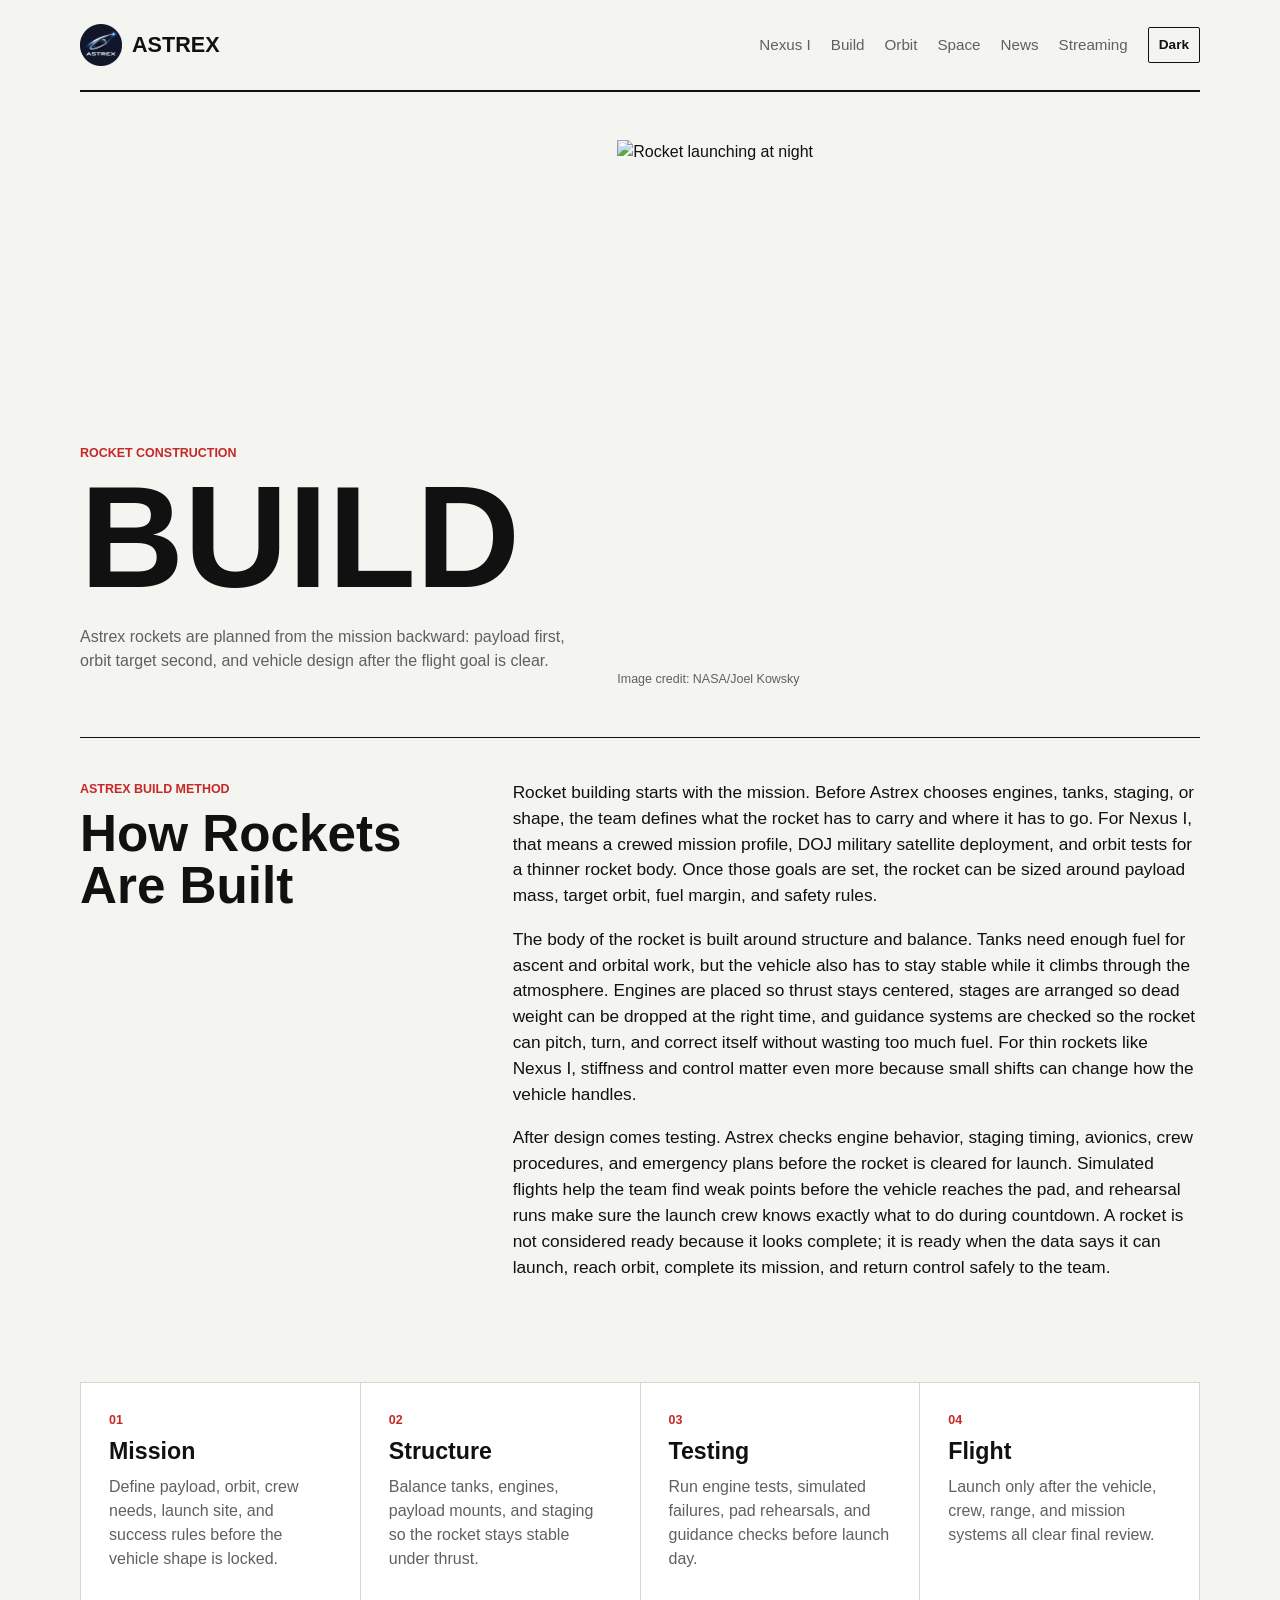
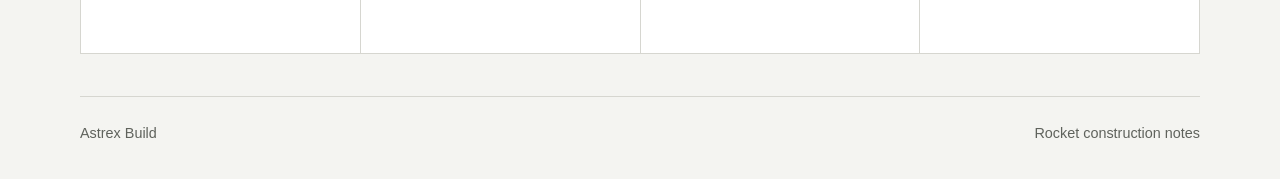
==== pages/build.html @ c933c702 "Add Astrex logo and rocket build page" ====
<!DOCTYPE html>
<html lang="en">
<head>
    <meta charset="UTF-8">
    <meta name="viewport" content="width=device-width, initial-scale=1.0">
    <title>Astrex | Rocket Build</title>
    <link rel="stylesheet" href="../styles.css">
</head>
<body>
    <header class="site-header">
        <a class="brand" href="../index.html">
            <img class="brand-logo" src="../assets/images/astrex-logo-clear.png" alt="Astrex logo">
            <span>Astrex</span>
        </a>
        <nav class="nav-links" aria-label="Main navigation">
            <a href="../index.html">Nexus I</a>
            <a href="build.html">Build</a>
            <a href="orbit.html">Orbit</a>
            <a href="space.html">Space</a>
            <a href="news.html">News</a>
            <a href="streaming.html">Streaming</a>
            <button class="theme-toggle" type="button" aria-label="Toggle dark mode">Dark</button>
        </nav>
    </header>

    <main>
        <section class="info-hero">
            <div>
                <p class="kicker">Rocket Construction</p>
                <h1>Build</h1>
                <p>
                    Astrex rockets are planned from the mission backward: payload first, orbit target second, and vehicle design after the flight goal is clear.
                </p>
            </div>
            <figure>
                <img
                    src="https://commons.wikimedia.org/wiki/Special:FilePath/Artemis%20I%20Launch%20%28NHQ202211160020%29.jpg"
                    alt="Rocket launching at night"
                >
                <figcaption>Image credit: NASA/Joel Kowsky</figcaption>
            </figure>
        </section>

        <section class="build-article" aria-labelledby="build-title">
            <div>
                <p class="kicker">Astrex Build Method</p>
                <h2 id="build-title">How Rockets Are Built</h2>
            </div>
            <div class="article-body">
                <p>
                    Rocket building starts with the mission. Before Astrex chooses engines, tanks, staging, or shape, the team defines what the rocket has to carry and where it has to go. For Nexus I, that means a crewed mission profile, DOJ military satellite deployment, and orbit tests for a thinner rocket body. Once those goals are set, the rocket can be sized around payload mass, target orbit, fuel margin, and safety rules.
                </p>
                <p>
                    The body of the rocket is built around structure and balance. Tanks need enough fuel for ascent and orbital work, but the vehicle also has to stay stable while it climbs through the atmosphere. Engines are placed so thrust stays centered, stages are arranged so dead weight can be dropped at the right time, and guidance systems are checked so the rocket can pitch, turn, and correct itself without wasting too much fuel. For thin rockets like Nexus I, stiffness and control matter even more because small shifts can change how the vehicle handles.
                </p>
                <p>
                    After design comes testing. Astrex checks engine behavior, staging timing, avionics, crew procedures, and emergency plans before the rocket is cleared for launch. Simulated flights help the team find weak points before the vehicle reaches the pad, and rehearsal runs make sure the launch crew knows exactly what to do during countdown. A rocket is not considered ready because it looks complete; it is ready when the data says it can launch, reach orbit, complete its mission, and return control safely to the team.
                </p>
            </div>
        </section>

        <section class="mission-grid" aria-label="Rocket build phases">
            <article>
                <span class="label">01</span>
                <h2>Mission</h2>
                <p>Define payload, orbit, crew needs, launch site, and success rules before the vehicle shape is locked.</p>
            </article>
            <article>
                <span class="label">02</span>
                <h2>Structure</h2>
                <p>Balance tanks, engines, payload mounts, and staging so the rocket stays stable under thrust.</p>
            </article>
            <article>
                <span class="label">03</span>
                <h2>Testing</h2>
                <p>Run engine tests, simulated failures, pad rehearsals, and guidance checks before launch day.</p>
            </article>
            <article>
                <span class="label">04</span>
                <h2>Flight</h2>
                <p>Launch only after the vehicle, crew, range, and mission systems all clear final review.</p>
            </article>
        </section>
    </main>

    <footer class="site-footer">
        <span>Astrex Build</span>
        <span>Rocket construction notes</span>
    </footer>
    <script src="../script.js"></script>
</body>
</html>
---- styles.css ----
:root {
    --page: #f4f4f1;
    --ink: #111;
    --muted: #5f625c;
    --line: #d6d6d0;
    --panel: #fff;
    --accent: #c62828;
    --max-width: 1120px;
}

body.dark-mode {
    --page: #0c0d0f;
    --ink: #f4f4f1;
    --muted: #b7b9b4;
    --line: #34383d;
    --panel: #171a1f;
    --accent: #ff4d4d;
}

* {
    box-sizing: border-box;
}

html {
    scroll-behavior: smooth;
}

body {
    margin: 0;
    min-height: 100vh;
    background: var(--page);
    color: var(--ink);
    font-family: Arial, Helvetica, sans-serif;
    line-height: 1.5;
}

a {
    color: inherit;
    text-decoration: none;
}

img {
    display: block;
    width: 100%;
}

.site-header {
    display: flex;
    align-items: center;
    justify-content: space-between;
    gap: 24px;
    width: min(100% - 32px, var(--max-width));
    margin: 0 auto;
    padding: 24px 0;
    border-bottom: 1px solid var(--ink);
}

.brand {
    display: flex;
    align-items: center;
    gap: 10px;
    font-size: 1.35rem;
    font-weight: 800;
    text-transform: uppercase;
}

.brand-logo {
    width: 42px;
    height: 42px;
    object-fit: contain;
}

.nav-links {
    display: flex;
    align-items: center;
    gap: 20px;
    color: var(--muted);
    font-size: 0.95rem;
}

.theme-toggle {
    padding: 7px 10px;
    border: 1px solid var(--ink);
    border-radius: 2px;
    background: transparent;
    color: var(--ink);
    cursor: pointer;
    font: inherit;
    font-size: 0.85rem;
    font-weight: 800;
}

.theme-toggle:hover {
    background: var(--ink);
    color: var(--page);
}

.nav-links a:hover,
.text-link:hover {
    color: var(--accent);
}

main {
    width: min(100% - 32px, var(--max-width));
    margin: 0 auto;
}

.countdown-band {
    display: grid;
    grid-template-columns: minmax(0, 0.6fr) minmax(0, 1fr);
    gap: 24px;
    align-items: center;
    padding: 22px 0;
    border-bottom: 1px solid var(--ink);
}

.countdown-band strong {
    display: block;
    font-size: clamp(1.3rem, 3vw, 2.2rem);
    line-height: 1;
    text-transform: uppercase;
}

.countdown-clock {
    display: grid;
    grid-template-columns: repeat(4, minmax(0, 1fr));
    gap: 1px;
    background: var(--line);
    border: 1px solid var(--line);
}

.countdown-clock span {
    min-height: 82px;
    padding: 14px;
    background: var(--panel);
    color: var(--muted);
    font-size: 0.78rem;
    font-weight: 800;
    text-transform: uppercase;
}

.countdown-clock b {
    display: block;
    color: var(--ink);
    font-size: clamp(1.6rem, 4vw, 3rem);
    line-height: 1;
}

.countdown-clock.launched {
    grid-template-columns: 1fr;
}

.hero {
    display: grid;
    grid-template-columns: minmax(260px, 0.58fr) minmax(0, 1fr);
    gap: 36px;
    align-items: end;
    min-height: 560px;
    padding: 46px 0;
    border-bottom: 1px solid var(--line);
}

.hero-copy {
    padding-bottom: 22px;
}

.kicker,
.label {
    display: block;
    margin: 0 0 10px;
    color: var(--accent);
    font-size: 0.78rem;
    font-weight: 800;
    text-transform: uppercase;
}

h1,
h2,
h3,
p {
    margin-top: 0;
}

h1 {
    margin-bottom: 22px;
    max-width: 5.6ch;
    font-size: clamp(4.4rem, 9.5vw, 7.7rem);
    line-height: 0.9;
    letter-spacing: 0;
    text-transform: uppercase;
}

h2 {
    margin-bottom: 12px;
    font-size: clamp(1.8rem, 4vw, 3.8rem);
    line-height: 1;
    letter-spacing: 0;
}

h3 {
    margin-bottom: 10px;
    font-size: 1.4rem;
}

h3,
p {
    margin-top: 0;
}

p {
    color: var(--muted);
    font-size: 1rem;
}

.hero-copy p {
    max-width: 460px;
    font-size: 1.12rem;
}

.text-link {
    display: inline-block;
    margin-top: 12px;
    border-bottom: 2px solid currentColor;
    font-weight: 800;
}

figure {
    margin: 0;
}

figcaption {
    margin-top: 8px;
    color: var(--muted);
    font-size: 0.78rem;
}

.hero-media img {
    height: min(58vh, 540px);
    min-height: 340px;
    object-fit: cover;
}

.mission-grid {
    display: grid;
    grid-template-columns: repeat(4, minmax(0, 1fr));
    gap: 1px;
    margin: 42px 0;
    background: var(--line);
    border: 1px solid var(--line);
}

.mission-grid article {
    min-height: 270px;
    padding: 28px;
    background: var(--panel);
}

.mission-grid h2 {
    font-size: 1.45rem;
}

.breaking-card .text-link {
    margin-top: 4px;
}

.spec-panel,
.feature-row,
.page-links,
.info-hero,
.info-section,
.video-panel,
.mission-video,
.build-article,
.news-article {
    border-top: 1px solid var(--ink);
}

.spec-panel {
    display: grid;
    grid-template-columns: minmax(0, 0.7fr) minmax(0, 1fr);
    gap: 32px;
    padding: 42px 0;
}

.spec-list,
.plan-list {
    display: grid;
    gap: 0;
    margin: 0;
}

.spec-list div {
    display: grid;
    grid-template-columns: 150px minmax(0, 1fr);
    gap: 20px;
    padding: 16px 0;
    border-bottom: 1px solid var(--line);
}

dt {
    color: var(--muted);
    font-size: 0.86rem;
    text-transform: uppercase;
}

dd {
    margin: 0;
    font-weight: 800;
}

.plan-list {
    border-top: 1px solid var(--line);
}

.plan-list article {
    display: grid;
    grid-template-columns: 130px minmax(0, 1fr);
    gap: 20px;
    padding: 18px 0;
    border-bottom: 1px solid var(--line);
}

.plan-list span {
    color: var(--accent);
    font-size: 0.84rem;
    font-weight: 800;
    text-transform: uppercase;
}

.plan-list p {
    margin: 0;
    color: var(--ink);
    font-weight: 700;
}

.feature-row {
    display: grid;
    grid-template-columns: minmax(0, 1fr) minmax(0, 0.8fr);
    gap: 34px;
    align-items: center;
    padding: 46px 0;
}

.feature-row img {
    max-height: 520px;
    object-fit: cover;
}

.button {
    display: inline-block;
    margin-top: 12px;
    padding: 12px 18px;
    border: 1px solid var(--ink);
    border-radius: 2px;
    background: var(--ink);
    color: var(--page);
    font-weight: 800;
}

.button:hover {
    background: var(--accent);
    border-color: var(--accent);
    color: #fff;
}

.page-links {
    display: grid;
    grid-template-columns: repeat(4, minmax(0, 1fr));
    gap: 1px;
    margin-bottom: 60px;
    background: var(--line);
    border-bottom: 1px solid var(--line);
}

.page-links a {
    min-height: 180px;
    padding: 26px;
    background: var(--panel);
}

.page-links span {
    display: block;
    color: var(--accent);
    font-size: 0.8rem;
    font-weight: 800;
    text-transform: uppercase;
}

.page-links strong {
    display: block;
    max-width: 420px;
    margin-top: 24px;
    font-size: 1.45rem;
    line-height: 1.1;
}

.site-footer {
    display: flex;
    justify-content: space-between;
    gap: 20px;
    width: min(100% - 32px, var(--max-width));
    margin: 0 auto;
    padding: 26px 0 34px;
    border-top: 1px solid var(--line);
    color: var(--muted);
    font-size: 0.9rem;
}

.info-hero {
    display: grid;
    grid-template-columns: minmax(0, 0.85fr) minmax(0, 1fr);
    gap: 42px;
    align-items: end;
    padding: 48px 0;
}

.info-hero h1 {
    font-size: clamp(4.5rem, 13vw, 9rem);
}

.info-hero img {
    height: min(58vh, 560px);
    min-height: 340px;
    object-fit: cover;
}

.info-section {
    display: grid;
    grid-template-columns: minmax(0, 0.75fr) minmax(0, 1fr);
    gap: 34px;
    padding: 40px 0;
}

.video-panel {
    display: grid;
    grid-template-columns: minmax(0, 0.72fr) minmax(0, 1.1fr);
    gap: 34px;
    align-items: center;
    padding: 40px 0;
}

.video-frame {
    position: relative;
    overflow: hidden;
    aspect-ratio: 16 / 9;
    background: #000;
}

.video-frame iframe {
    position: absolute;
    inset: 0;
    width: 100%;
    height: 100%;
    border: 0;
}

.streaming-hero {
    display: grid;
    grid-template-columns: minmax(0, 0.62fr) minmax(0, 1fr);
    gap: 34px;
    align-items: center;
    padding: 48px 0;
    border-top: 1px solid var(--ink);
}

.streaming-hero h1 {
    max-width: 7.4ch;
    font-size: clamp(3.1rem, 8vw, 6.4rem);
}

.stream-card {
    padding: 18px;
    background: var(--panel);
    border: 1px solid var(--line);
}

.stream-actions {
    display: flex;
    flex-wrap: wrap;
    gap: 12px;
    margin-top: 16px;
}

.stream-library {
    display: grid;
    grid-template-columns: repeat(4, minmax(0, 1fr));
    gap: 1px;
    margin-bottom: 64px;
    background: var(--line);
    border: 1px solid var(--line);
}

.stream-slot {
    min-height: 220px;
    padding: 24px;
    background: var(--panel);
}

.stream-slot span {
    display: block;
    margin-bottom: 28px;
    color: var(--accent);
    font-size: 0.8rem;
    font-weight: 800;
    text-transform: uppercase;
}

.stream-slot strong {
    display: block;
    margin-bottom: 10px;
    font-size: 1.35rem;
    line-height: 1.1;
}

.stream-slot p {
    margin-bottom: 0;
}

.mission-video {
    display: grid;
    grid-template-columns: minmax(0, 0.55fr) minmax(0, 1fr);
    gap: 34px;
    align-items: center;
    padding: 40px 0;
}

.mission-video video {
    width: 100%;
    background: #000;
}

.info-list {
    display: grid;
    gap: 16px;
    margin: 0;
    padding: 0;
    list-style: none;
}

.info-list li {
    padding-bottom: 16px;
    border-bottom: 1px solid var(--line);
}

.info-list strong {
    display: block;
    margin-bottom: 6px;
}

.news-article {
    max-width: 860px;
    margin: 0 auto 64px;
    padding: 42px 0 0;
}

.news-label {
    display: inline-block;
    margin-bottom: 22px;
    padding: 7px 10px;
    background: var(--accent);
    color: #fff;
    font-size: 0.78rem;
    font-weight: 800;
    text-transform: uppercase;
}

.news-headline {
    max-width: 11ch;
    margin-bottom: 18px;
    font-size: clamp(3.2rem, 9vw, 7.2rem);
    line-height: 0.92;
    text-transform: none;
}

.news-deck {
    max-width: 720px;
    color: var(--ink);
    font-size: clamp(1.15rem, 3vw, 1.7rem);
    line-height: 1.25;
}

.news-meta {
    display: flex;
    flex-wrap: wrap;
    gap: 10px 18px;
    margin: 24px 0 34px;
    padding-bottom: 18px;
    border-bottom: 1px solid var(--line);
    color: var(--muted);
    font-size: 0.88rem;
}

.news-image img {
    max-height: 520px;
    object-fit: cover;
}

.article-body {
    max-width: 720px;
    margin: 34px auto 0;
}

.build-article {
    display: grid;
    grid-template-columns: minmax(0, 0.58fr) minmax(0, 1fr);
    gap: 34px;
    padding: 42px 0;
}

.build-article .article-body {
    margin-top: 0;
}

.article-body p {
    color: var(--ink);
    font-size: 1.08rem;
}

.article-body h2 {
    margin-top: 34px;
    font-size: clamp(1.7rem, 4vw, 2.8rem);
}

.article-note {
    margin-top: 34px;
    padding: 18px;
    border-left: 4px solid var(--accent);
    background: var(--panel);
    color: var(--muted);
}

@media (max-width: 820px) {
    .site-header,
    .site-footer {
        align-items: flex-start;
        flex-direction: column;
    }

    .nav-links {
        flex-wrap: wrap;
    }

    .hero,
    .countdown-band,
    .mission-grid,
    .spec-panel,
    .feature-row,
    .page-links,
    .info-hero,
    .info-section,
    .video-panel,
    .mission-video,
    .build-article,
    .streaming-hero,
    .stream-library {
        grid-template-columns: 1fr;
    }

    .hero {
        min-height: auto;
        gap: 24px;
    }

    h1 {
        max-width: none;
        font-size: clamp(4.2rem, 18vw, 7rem);
    }

    .news-headline {
        max-width: none;
    }

    .streaming-hero h1 {
        max-width: none;
    }

    .countdown-clock {
        grid-template-columns: repeat(2, minmax(0, 1fr));
    }

    .mission-grid article,
    .page-links a {
        min-height: auto;
    }
}

@media (max-width: 520px) {
    main,
    .site-header,
    .site-footer {
        width: min(100% - 22px, var(--max-width));
    }

    .spec-list div {
        grid-template-columns: 1fr;
        gap: 4px;
    }

    .plan-list article,
    .countdown-band {
        grid-template-columns: 1fr;
    }
}
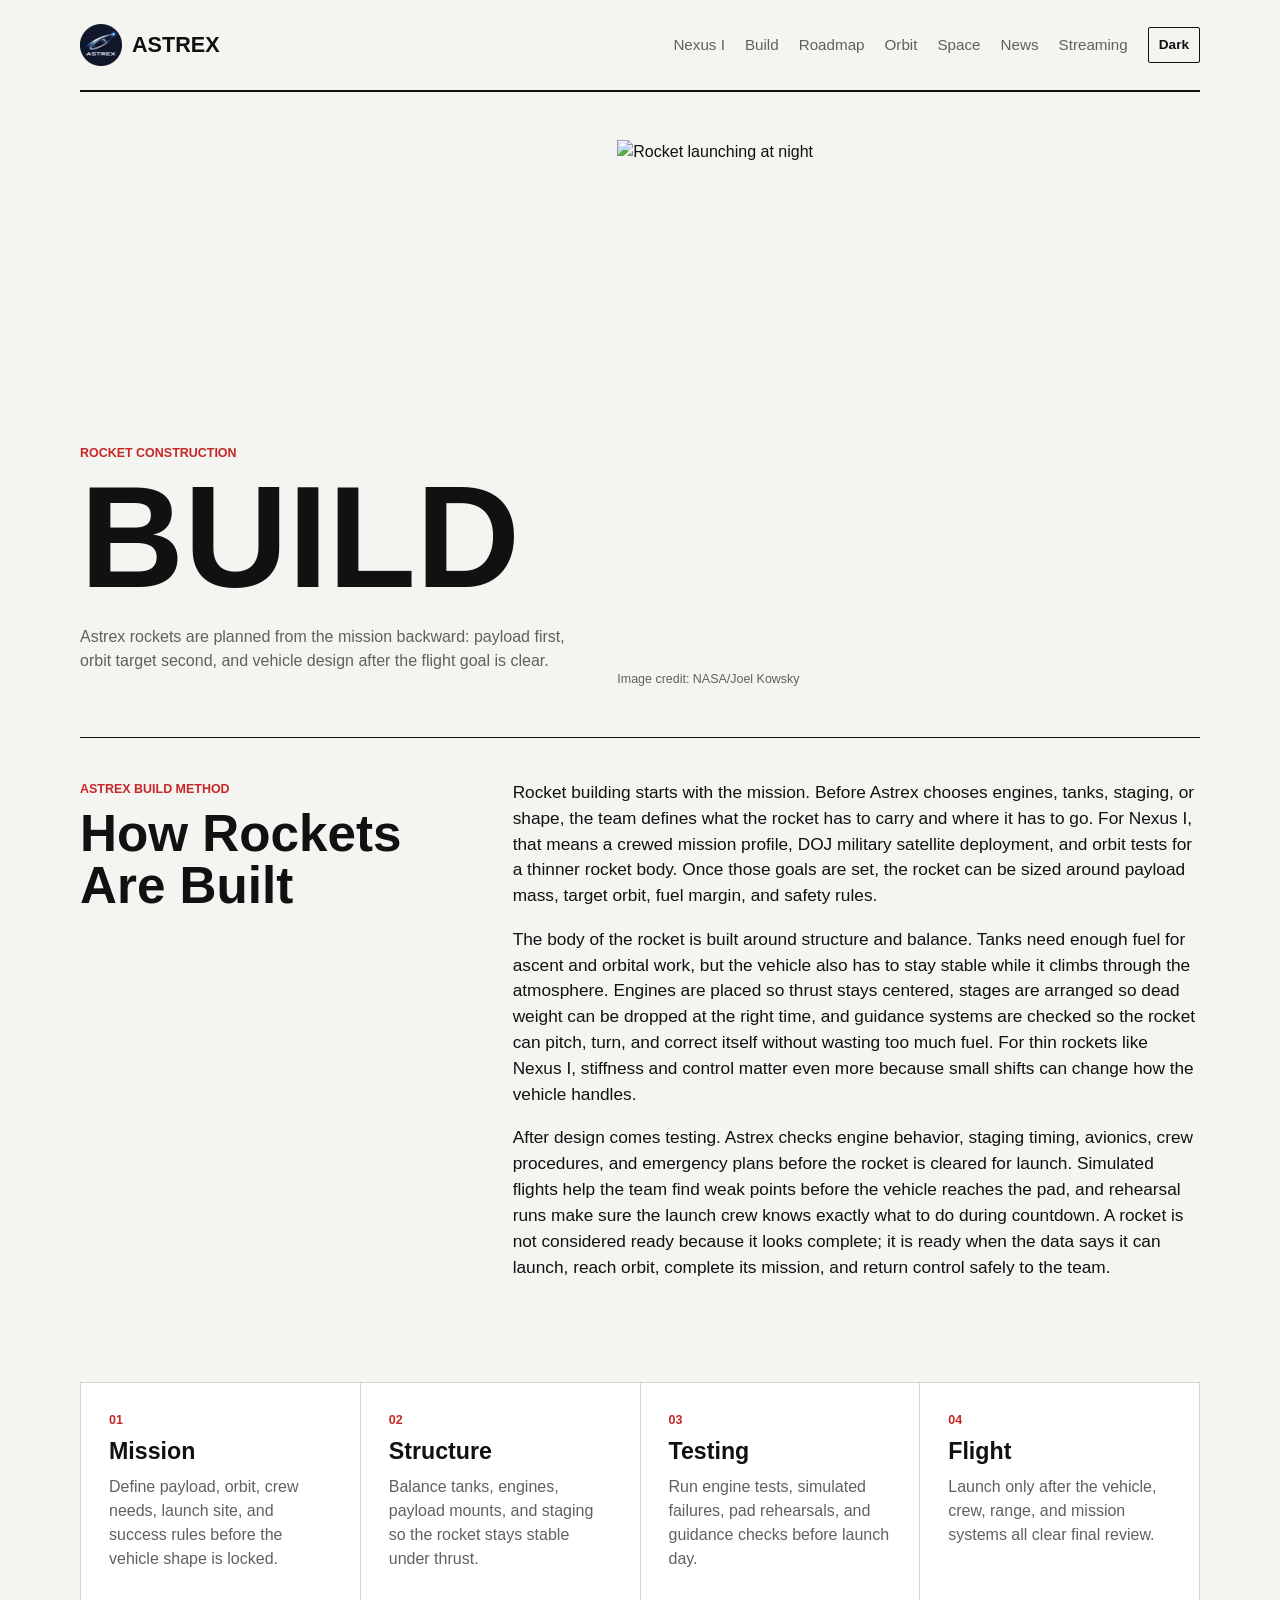
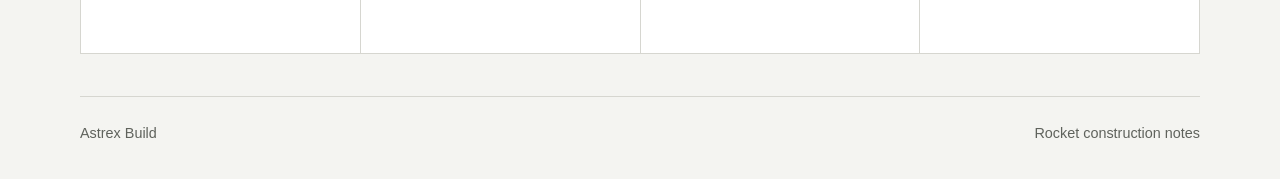
==== commit 32c7512a: "Add SRS 91 roadmap mission" ====
--- a/pages/build.html
+++ b/pages/build.html
@@ -15,6 +15,7 @@
         <nav class="nav-links" aria-label="Main navigation">
             <a href="../index.html">Nexus I</a>
             <a href="build.html">Build</a>
+            <a href="roadmap.html">Roadmap</a>
             <a href="orbit.html">Orbit</a>
             <a href="space.html">Space</a>
             <a href="news.html">News</a>
--- a/styles.css
+++ b/styles.css
@@ -247,6 +247,32 @@
     margin: 42px 0;
     background: var(--line);
     border: 1px solid var(--line);
+}
+
+.roadmap-status {
+    padding: 18px;
+    background: var(--panel);
+    border: 1px solid var(--line);
+}
+
+.roadmap-status span {
+    display: block;
+    margin-bottom: 10px;
+    color: var(--accent);
+    font-size: 0.78rem;
+    font-weight: 800;
+    text-transform: uppercase;
+}
+
+.roadmap-status strong {
+    display: block;
+    margin-bottom: 8px;
+    font-size: clamp(1.4rem, 3vw, 2.4rem);
+    line-height: 1;
+}
+
+.roadmap-status p {
+    margin: 0;
 }
 
 .mission-grid article {
@@ -522,6 +548,25 @@
     gap: 34px;
     align-items: center;
     padding: 40px 0;
+}
+
+.roadmap-timeline {
+    display: grid;
+    grid-template-columns: repeat(3, minmax(0, 1fr));
+    gap: 1px;
+    margin-bottom: 64px;
+    background: var(--line);
+    border: 1px solid var(--line);
+}
+
+.roadmap-timeline article {
+    min-height: 240px;
+    padding: 24px;
+    background: var(--panel);
+}
+
+.roadmap-timeline h2 {
+    font-size: 1.45rem;
 }
 
 .mission-video video {
@@ -651,6 +696,7 @@
     .video-panel,
     .mission-video,
     .build-article,
+    .roadmap-timeline,
     .streaming-hero,
     .stream-library {
         grid-template-columns: 1fr;
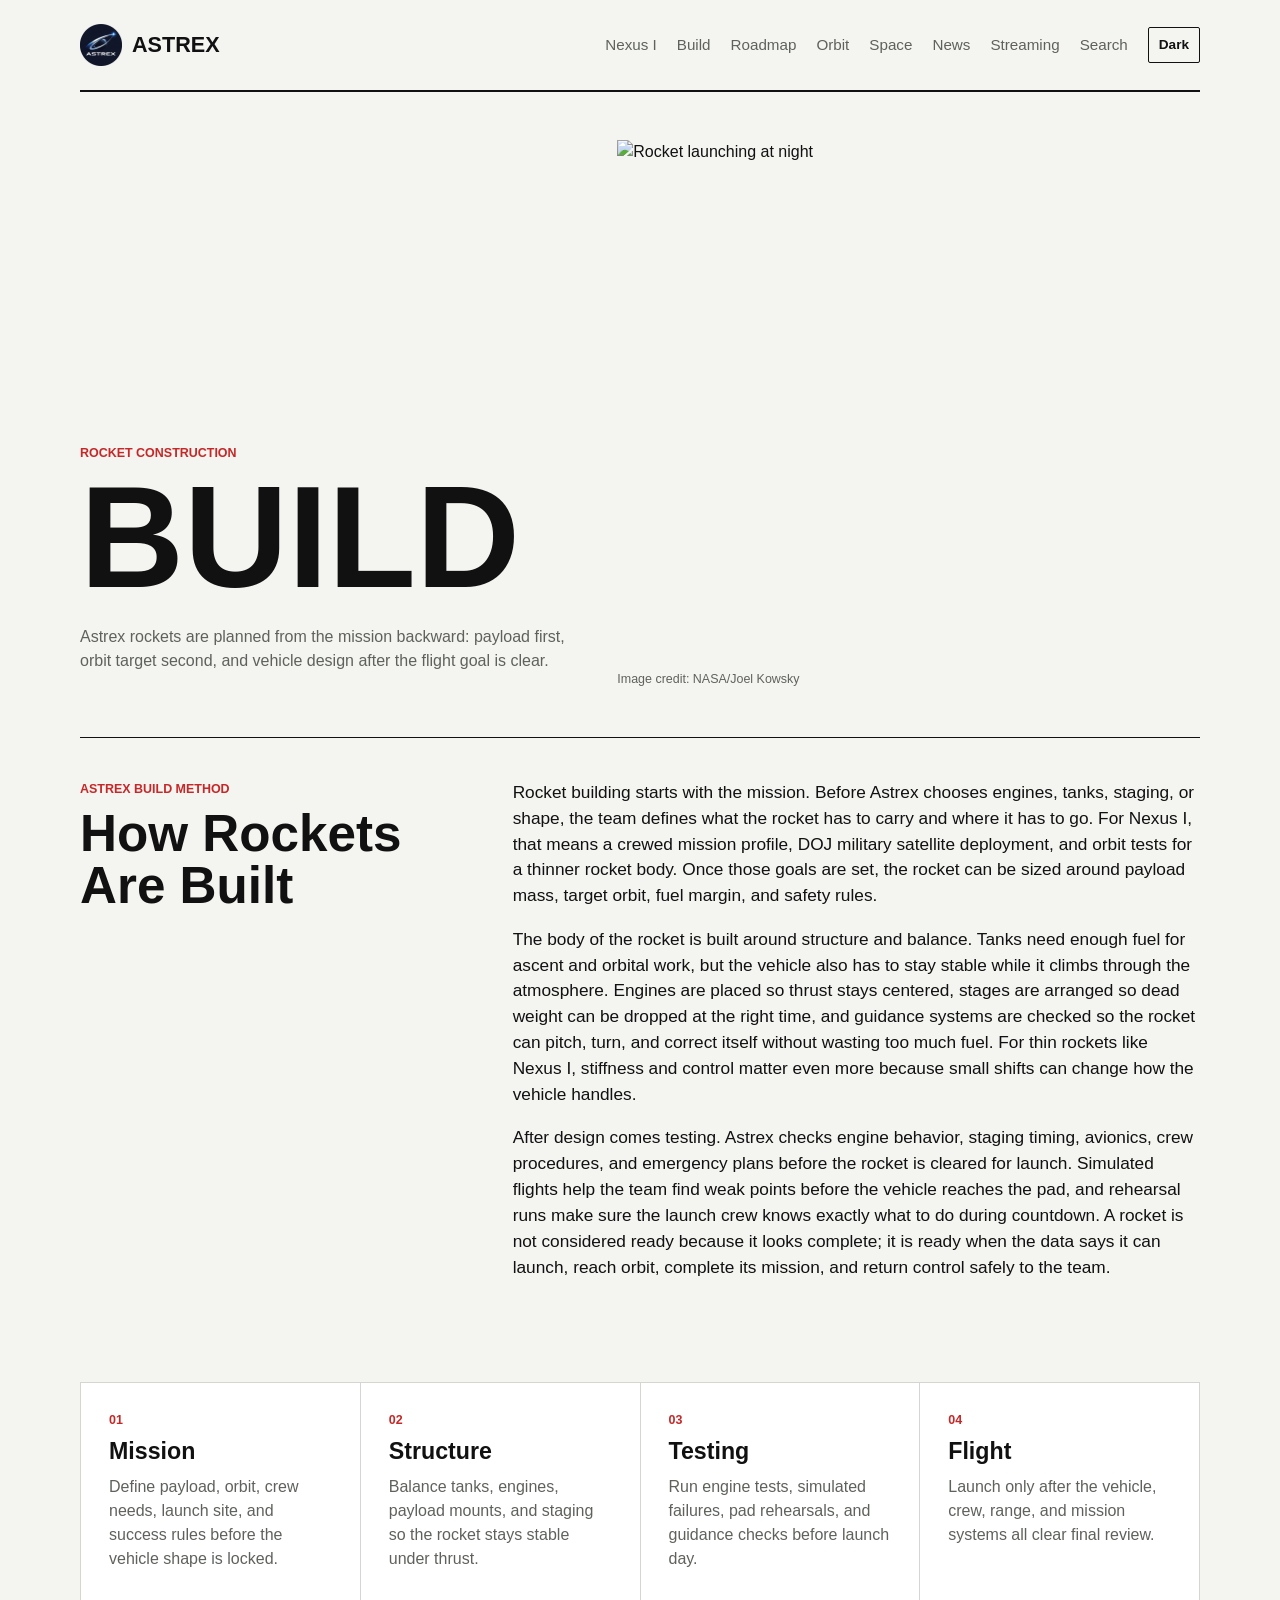
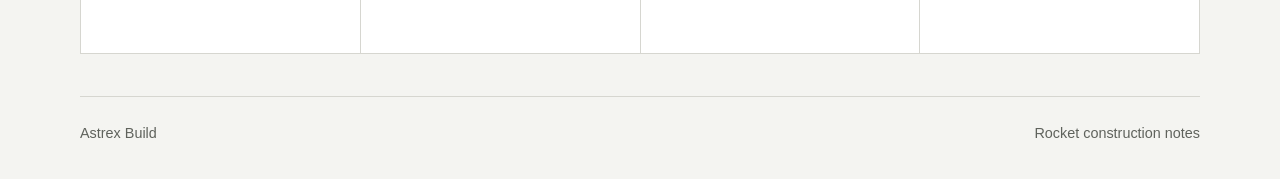
==== commit d1ed141d: "Add search page and SRS 91 success update" ====
--- a/pages/build.html
+++ b/pages/build.html
@@ -20,6 +20,7 @@
             <a href="space.html">Space</a>
             <a href="news.html">News</a>
             <a href="streaming.html">Streaming</a>
+            <a href="search.html">Search</a>
             <button class="theme-toggle" type="button" aria-label="Toggle dark mode">Dark</button>
         </nav>
     </header>
--- a/styles.css
+++ b/styles.css
@@ -297,6 +297,7 @@
 .video-panel,
 .mission-video,
 .build-article,
+.search-hero,
 .news-article {
     border-top: 1px solid var(--ink);
 }
@@ -567,6 +568,73 @@
 
 .roadmap-timeline h2 {
     font-size: 1.45rem;
+}
+
+.search-hero {
+    display: grid;
+    grid-template-columns: minmax(0, 0.7fr) minmax(0, 1fr);
+    gap: 34px;
+    align-items: end;
+    padding: 48px 0;
+}
+
+.search-form {
+    display: grid;
+    gap: 10px;
+}
+
+.search-form label {
+    color: var(--accent);
+    font-size: 0.78rem;
+    font-weight: 800;
+    text-transform: uppercase;
+}
+
+.search-form input {
+    width: 100%;
+    padding: 16px;
+    border: 1px solid var(--ink);
+    border-radius: 2px;
+    background: var(--panel);
+    color: var(--ink);
+    font: inherit;
+    font-size: 1.05rem;
+}
+
+.search-results {
+    display: grid;
+    grid-template-columns: repeat(3, minmax(0, 1fr));
+    gap: 1px;
+    margin-bottom: 64px;
+    background: var(--line);
+    border: 1px solid var(--line);
+}
+
+.search-result {
+    min-height: 200px;
+    padding: 24px;
+    background: var(--panel);
+}
+
+.search-result span {
+    display: block;
+    margin-bottom: 18px;
+    color: var(--accent);
+    font-size: 0.78rem;
+    font-weight: 800;
+    text-transform: uppercase;
+}
+
+.search-result strong {
+    display: block;
+    margin-bottom: 10px;
+    font-size: 1.35rem;
+    line-height: 1.1;
+}
+
+.search-empty {
+    padding: 24px;
+    background: var(--panel);
 }
 
 .mission-video video {
@@ -696,6 +764,8 @@
     .video-panel,
     .mission-video,
     .build-article,
+    .search-hero,
+    .search-results,
     .roadmap-timeline,
     .streaming-hero,
     .stream-library {
